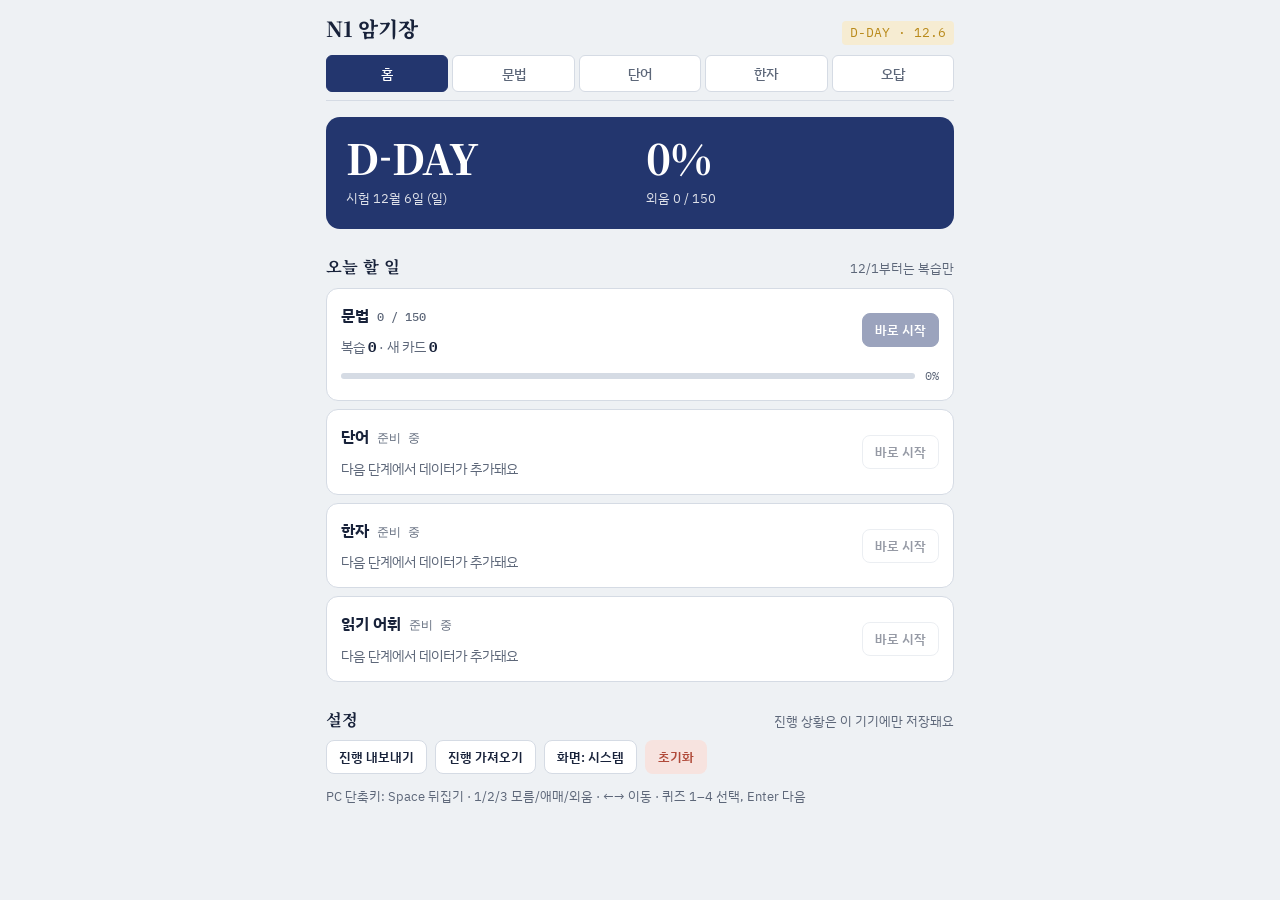
==== index.html @ 98ed2632 "N1 암기장: 앱 뼈대 + 문법 파트 (150 문형) Co-Authored-By: Claude Opus 5.5 <noreply@anthropic.com>" ====
<!doctype html>
<html lang="ko">
<head>
<meta charset="utf-8">
<meta name="viewport" content="width=device-width,initial-scale=1,viewport-fit=cover">
<title>N1 암기장</title>
<meta name="description" content="JLPT N1 문법·단어·한자 암기 앱">
<meta name="theme-color" content="#23366e">
<link rel="manifest" href="manifest.json">
<link rel="icon" href="icon.svg" type="image/svg+xml">
<link rel="apple-touch-icon" href="icon-180.png">
<meta name="apple-mobile-web-app-capable" content="yes">
<meta name="mobile-web-app-capable" content="yes">
<meta name="apple-mobile-web-app-title" content="N1 암기장">
<link rel="preconnect" href="https://fonts.googleapis.com">
<link rel="preconnect" href="https://fonts.gstatic.com" crossorigin>
<link rel="stylesheet" href="https://fonts.googleapis.com/css2?family=Noto+Serif+KR:wght@600;800&family=Noto+Serif+JP:wght@600;800&family=IBM+Plex+Sans+KR:wght@400;500;700&family=IBM+Plex+Mono:wght@500&display=swap">
<link rel="stylesheet" href="style.css">
</head>
<body>
<div class="wrap">
<header>
  <div class="top"><h1>N1 암기장</h1><span class="dday" id="dday"></span></div>
  <nav role="tablist" id="tabs">
    <button role="tab" aria-selected="true" data-tab="home">홈</button>
    <button role="tab" aria-selected="false" data-tab="grammar">문법</button>
    <button role="tab" aria-selected="false" data-tab="words">단어</button>
    <button role="tab" aria-selected="false" data-tab="kanji">한자</button>
    <button role="tab" aria-selected="false" data-tab="wrong">오답</button>
  </nav>
</header>
<main id="p-home"></main>
<main id="p-part" hidden></main>
<main id="p-wrong" hidden></main>
</div>
<script src="app.js"></script>
</body>
</html>
---- style.css ----
/* N1 암기장 — reference.html 디자인 토큰을 따름. 단일 컬럼 폰 우선, 상단 고정 탭, 하단 엄지 버튼 */
:root{
  --bg:#eef1f4; --surface:#ffffff; --ink:#18223a; --muted:#5d6779; --line:#d5dbe4;
  --indigo:#23366e; --indigo-soft:#e3e8f4; --gold:#b98a1b; --gold-soft:#f6ecd2;
  --good:#2f7a52; --good-soft:#e1f1e8; --bad:#b04a3a; --bad-soft:#f7e3df; --on-indigo:#ffffff;
  --f-display:"Noto Serif KR","Nanum Myeongjo",serif;
  --f-ja:"Noto Serif JP","Hiragino Mincho ProN","Yu Mincho",serif;
  --f-body:"IBM Plex Sans KR","Apple SD Gothic Neo","Malgun Gothic",system-ui,sans-serif;
  --f-mono:"IBM Plex Mono",ui-monospace,monospace;
  color-scheme:light}
@media (prefers-color-scheme: dark){:root:not([data-theme="light"]){
  --bg:#10141d; --surface:#1a2030; --ink:#e7ebf3; --muted:#9aa4b8; --line:#2c3447;
  --indigo:#9fb2ea; --indigo-soft:#232d48; --gold:#e2b64a; --gold-soft:#3a3120;
  --good:#7fd0a2; --good-soft:#1d3329; --bad:#ef9a8a; --bad-soft:#3d2420; --on-indigo:#10141d; color-scheme:dark}}
:root[data-theme="dark"]{
  --bg:#10141d; --surface:#1a2030; --ink:#e7ebf3; --muted:#9aa4b8; --line:#2c3447;
  --indigo:#9fb2ea; --indigo-soft:#232d48; --gold:#e2b64a; --gold-soft:#3a3120;
  --good:#7fd0a2; --good-soft:#1d3329; --bad:#ef9a8a; --bad-soft:#3d2420; --on-indigo:#10141d; color-scheme:dark}
*{box-sizing:border-box}
html{-webkit-text-size-adjust:100%}
body{margin:0;background:var(--bg);color:var(--ink);font-family:var(--f-body);font-size:15px;line-height:1.6;padding-top:env(safe-area-inset-top,0px)}
[hidden]{display:none!important}
.wrap{max-width:660px;margin:0 auto;padding-left:max(16px,env(safe-area-inset-left,0px));padding-right:max(16px,env(safe-area-inset-right,0px));padding-bottom:calc(48px + env(safe-area-inset-bottom,0px))}
header{position:sticky;top:env(safe-area-inset-top,0px);z-index:5;background:var(--bg);padding-block:12px 8px;border-bottom:1px solid var(--line)}
.top{display:flex;align-items:baseline;justify-content:space-between;gap:12px;flex-wrap:wrap}
h1{font-family:var(--f-display);font-weight:800;font-size:1.3rem;margin:0;letter-spacing:-.01em}
.dday{font-family:var(--f-mono);font-size:.8rem;color:var(--gold);background:var(--gold-soft);padding:2px 8px;border-radius:4px}
nav{display:flex;gap:4px;margin-top:10px}
nav button{flex:1;font:500 .88rem var(--f-body);padding:8px 2px;border:1px solid var(--line);background:var(--surface);color:var(--muted);border-radius:6px;cursor:pointer;min-width:0}
nav button[aria-selected="true"]{background:var(--indigo);color:var(--on-indigo);border-color:var(--indigo)}
button:focus-visible,select:focus-visible,summary:focus-visible,input:focus-visible{outline:2px solid var(--gold);outline-offset:2px}
button{-webkit-tap-highlight-color:transparent}
.ja{font-family:var(--f-ja)}
ruby rt{font-family:var(--f-body);font-size:.5em;color:var(--muted);font-weight:400}

/* 모드 전환 + 필터 */
.seg{display:grid;grid-template-columns:repeat(3,1fr);gap:0;margin:14px 0 0;border:1px solid var(--line);border-radius:8px;overflow:hidden;background:var(--surface)}
.seg button{font:500 .88rem var(--f-body);padding:8px 4px;border:0;background:transparent;color:var(--muted);cursor:pointer}
.seg button+button{border-left:1px solid var(--line)}
.seg button[aria-pressed="true"]{background:var(--indigo-soft);color:var(--indigo);font-weight:700}
.decks{display:flex;gap:6px;margin-top:12px}
.controls{display:flex;gap:8px;flex-wrap:wrap;margin:12px 0 10px;align-items:center}
select,input[type=search]{font:inherit;padding:6px 8px;border:1px solid var(--line);border-radius:6px;background:var(--surface);color:var(--ink);max-width:100%}
input[type=search]{width:100%;padding:9px 12px;border-radius:8px;margin-top:12px}
.chip{font:500 .82rem var(--f-body);padding:6px 10px;border-radius:999px;border:1px solid var(--line);background:var(--surface);color:var(--ink);cursor:pointer}
.chip[aria-pressed="true"]{background:var(--indigo-soft);border-color:var(--indigo);color:var(--indigo)}
.chip.warn[aria-pressed="true"]{background:var(--bad-soft);border-color:var(--bad);color:var(--bad)}
.chip.gold[aria-pressed="true"]{background:var(--gold-soft);border-color:var(--gold);color:var(--gold)}
.chip:disabled{opacity:.45;cursor:default}
.progress{display:flex;align-items:center;gap:10px;font-family:var(--f-mono);font-size:.78rem;color:var(--muted)}
.bar{flex:1;height:6px;background:var(--line);border-radius:3px;overflow:hidden}
.bar i{display:block;height:100%;background:var(--good);width:0;transition:width .3s}

/* 카드 */
.card{margin-top:12px;background:var(--surface);border:1px solid var(--line);border-radius:14px;min-height:320px;padding:22px 20px;cursor:pointer;display:flex;flex-direction:column;gap:12px;box-shadow:0 1px 0 var(--line)}
.card.front{user-select:none}
.meta{display:flex;justify-content:space-between;gap:8px;font-family:var(--f-mono);font-size:.74rem;color:var(--muted);flex-wrap:wrap}
.meta span{display:flex;gap:6px;flex-wrap:wrap;align-items:center}
.tag{font-style:normal;color:var(--indigo);background:var(--indigo-soft);padding:1px 7px;border-radius:4px;font-family:var(--f-mono);font-size:.72rem;letter-spacing:0;font-weight:500}
.tag.exam{color:var(--gold);background:var(--gold-soft)}
.tag.ai{color:var(--muted);background:transparent;border:1px solid var(--line);padding:0 5px}
.tag.bad{color:var(--bad);background:var(--bad-soft)}
.tag.good{color:var(--good);background:var(--good-soft)}
.term{font-family:var(--f-ja);font-weight:800;font-size:1.75rem;line-height:1.45;text-wrap:balance;margin:auto 0 0}
.term.sm{font-size:1.3rem;margin:0}
.term.big{font-size:4.2rem;text-align:center;margin:auto 0;line-height:1.2}
.term.ko{font-family:var(--f-display);font-size:1.4rem}
.sub{color:var(--muted);font-size:.92rem;margin:0}
.hintwrap{margin:0 0 auto;min-height:2.4em}
.hintbtn{font:500 .82rem var(--f-body);padding:5px 12px;border-radius:999px;border:1px dashed var(--gold);background:var(--gold-soft);color:var(--gold);cursor:pointer}
.hint{text-align:center;color:var(--muted);font-size:.8rem;margin:0}
.def{font-size:1.02rem;margin:0;font-weight:500}
.key{border-top:1px dashed var(--line);padding-top:10px;font-size:.92rem}
.key>b{font-family:var(--f-mono);font-size:.72rem;color:var(--gold);letter-spacing:.06em;display:flex;gap:6px;align-items:center;margin-bottom:4px}
.key p{margin:4px 0}
.ex{margin:6px 0 10px}
.ex p{margin:0}
.ex .ja{font-size:1.05rem;line-height:1.9}
.ex .ko{color:var(--muted);font-size:.88rem}
.sim b{font-family:var(--f-ja)}
.rd{font-family:var(--f-ja);font-size:1.1rem}
.vocab{display:grid;grid-template-columns:auto auto 1fr;gap:2px 12px;align-items:baseline}
.vocab .ja{font-size:1.05rem}
.vocab .r{color:var(--muted)}

/* 하단 엄지 버튼 */
.actions{position:sticky;bottom:0;z-index:4;display:grid;grid-template-columns:auto 1fr 1fr 1fr auto;gap:8px;margin-top:12px;padding:10px 0 calc(10px + env(safe-area-inset-bottom,0px));background:var(--bg)}
.actions.two{grid-template-columns:auto 1fr auto}
.actions button,.btn{font:600 .95rem var(--f-body);padding:13px 10px;border-radius:10px;border:1px solid var(--line);background:var(--surface);color:var(--ink);cursor:pointer;min-width:0}
.actions small{display:block;font:500 .66rem var(--f-mono);opacity:.7}
.actions .no,.btn.no{background:var(--bad-soft);color:var(--bad);border-color:transparent}
.actions .mid,.btn.mid{background:var(--gold-soft);color:var(--gold);border-color:transparent}
.actions .yes,.btn.yes{background:var(--good-soft);color:var(--good);border-color:transparent}
.btn.primary,.actions .primary{background:var(--indigo);color:var(--on-indigo);border-color:var(--indigo)}
.btn:disabled,.actions button:disabled{opacity:.45;cursor:default}
.btn.sm{padding:7px 12px;font-size:.84rem;border-radius:8px}
.empty{padding:40px 10px;text-align:center;color:var(--muted)}
.empty .btn{margin:14px 4px 0}

/* 퀴즈 */
.qcard{margin-top:12px;background:var(--surface);border:1px solid var(--line);border-radius:14px;padding:20px 18px}
.qstem{font-size:1.15rem;line-height:2;margin:10px 0 14px}
.qstem .ja{font-size:1.2rem}
.qask{font-size:.86rem;color:var(--muted);margin:0}
.blank{display:inline-block;min-width:4.5em;border-bottom:2px solid var(--indigo);margin:0 2px;text-align:center;color:var(--indigo)}
.ul{text-decoration:underline;text-decoration-thickness:2px;text-underline-offset:5px;text-decoration-color:var(--gold)}
.choices{display:flex;flex-direction:column;gap:8px}
.choice{display:flex;gap:10px;align-items:baseline;text-align:left;font:500 1.02rem var(--f-body);padding:12px 14px;border-radius:10px;border:1px solid var(--line);background:var(--bg);color:var(--ink);cursor:pointer;width:100%}
.choice i{font-style:normal;font-family:var(--f-mono);font-size:.78rem;color:var(--muted)}
.choice .ja{font-size:1.08rem}
.choice.r{background:var(--good-soft);border-color:var(--good);color:var(--good)}
.choice.w{background:var(--bad-soft);border-color:var(--bad);color:var(--bad)}
.choice:disabled{cursor:default}
.explain{margin-top:14px;border-top:1px solid var(--line);padding-top:12px;display:flex;flex-direction:column;gap:8px}
.verdict{font-family:var(--f-display);font-weight:800;font-size:1.2rem;margin:0}
.verdict.r{color:var(--good)} .verdict.w{color:var(--bad)}

/* 목록 */
.list{display:flex;flex-direction:column;margin-top:8px}
.list details{border-bottom:1px solid var(--line);padding:10px 2px}
.list summary{cursor:pointer;display:flex;justify-content:space-between;gap:10px;align-items:baseline;list-style:none}
.list summary::-webkit-details-marker{display:none}
.list summary .l{font-weight:700;font-family:var(--f-ja);font-size:1.02rem}
.list summary .m{color:var(--muted);font-size:.86rem;flex:1;min-width:0;overflow:hidden;text-overflow:ellipsis;white-space:nowrap}
.list summary .n{font-family:var(--f-mono);font-size:.72rem;color:var(--muted);white-space:nowrap}
.list .body{display:flex;flex-direction:column;gap:10px;padding:10px 0 4px}
.dot{width:8px;height:8px;border-radius:50%;flex:none;background:var(--line);align-self:center}
.dot.yes{background:var(--good)} .dot.vague{background:var(--gold)} .dot.no{background:var(--bad)}
.note{font-size:.84rem;color:var(--muted);margin:12px 0 0}

/* 홈 */
.hero{display:grid;grid-template-columns:1fr 1fr;gap:12px;margin-top:16px;padding:20px;background:var(--indigo);color:var(--on-indigo);border-radius:14px}
.hero .big{font-family:var(--f-display);font-size:2.6rem;font-weight:800;line-height:1;font-variant-numeric:tabular-nums}
.hero .lbl{font-size:.82rem;opacity:.85;display:block;margin-top:6px}
h3.sec{font-family:var(--f-display);font-size:1.02rem;margin:24px 0 4px;display:flex;justify-content:space-between;align-items:baseline;gap:8px}
h3.sec span{font-family:var(--f-body);font-weight:400;font-size:.8rem;color:var(--muted)}
.prow{background:var(--surface);border:1px solid var(--line);border-radius:12px;padding:14px;margin-top:8px;display:grid;grid-template-columns:1fr auto;gap:8px 12px;align-items:center}
.prow h4{margin:0;font-size:1rem;display:flex;gap:8px;align-items:baseline}
.prow h4 em{font-style:normal;font-family:var(--f-mono);font-size:.76rem;color:var(--muted);font-weight:500}
.prow .progress{grid-column:1/-1}
.prow .today{font-size:.86rem;color:var(--muted)}
.prow .today b{color:var(--ink);font-family:var(--f-mono)}
.prow .btn{grid-row:1/3;grid-column:2;align-self:center}
.settings{display:flex;gap:8px;flex-wrap:wrap;margin-top:8px}
.toast{position:fixed;left:50%;bottom:calc(90px + env(safe-area-inset-bottom,0px));transform:translateX(-50%);background:var(--ink);color:var(--bg);padding:8px 14px;border-radius:8px;font-size:.86rem;z-index:20;max-width:90vw}
@media (max-width:420px){.hero .big{font-size:2.2rem}.term{font-size:1.55rem}.actions{gap:6px}.actions button{padding:12px 6px}}
@media (prefers-reduced-motion:reduce){*{transition:none!important}}
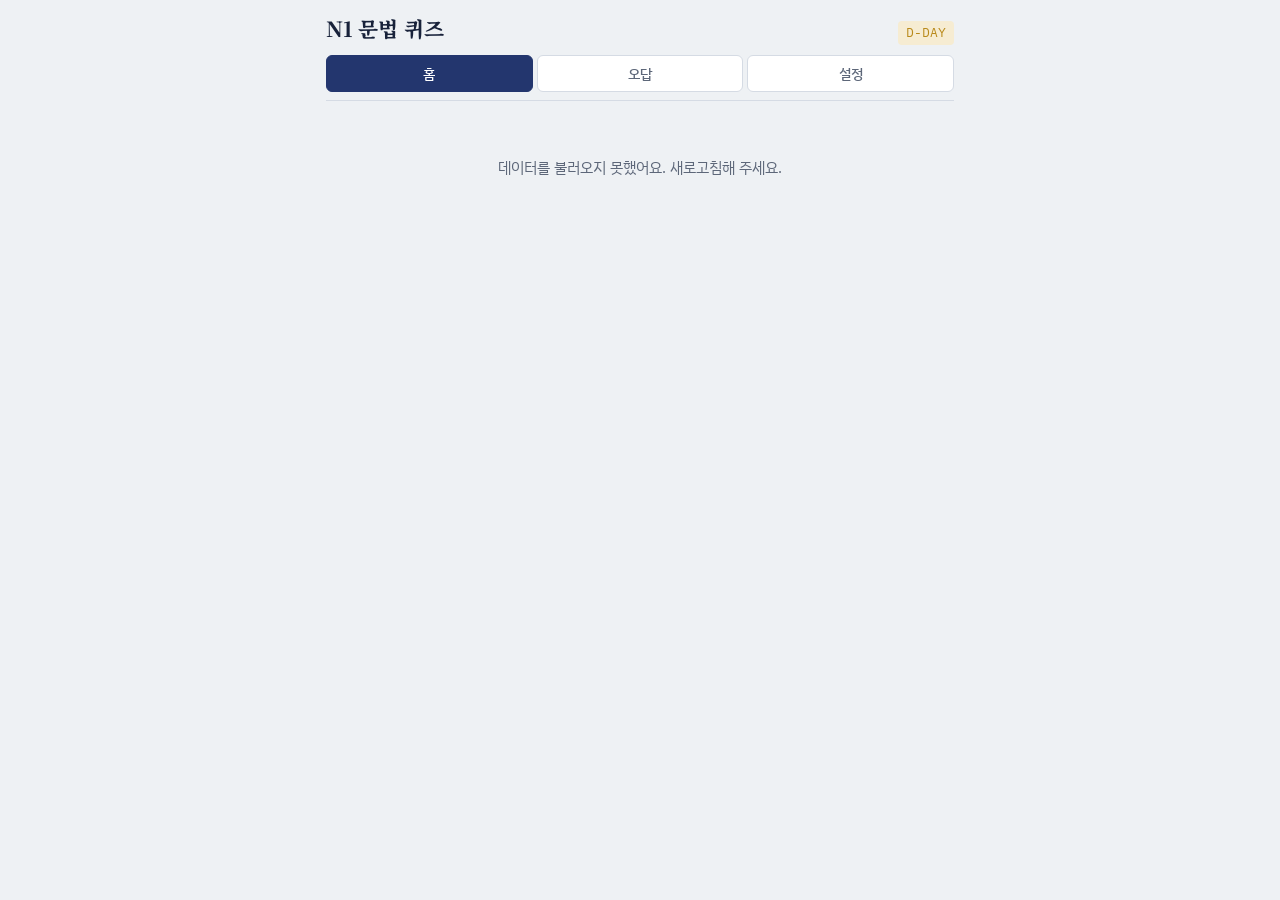
==== commit 22aac471: "N1 문법 4지선다 퀴즈 앱으로 전환 + Day 1 (20문법 200문제) - grammar.json: 쉐도잉 N1(127) + 교재(150) 병합 186문법, Day 1~10 배" ====
--- a/index.html
+++ b/index.html
@@ -3,15 +3,15 @@
 <head>
 <meta charset="utf-8">
 <meta name="viewport" content="width=device-width,initial-scale=1,viewport-fit=cover">
-<title>N1 암기장</title>
-<meta name="description" content="JLPT N1 문법·단어·한자 암기 앱">
+<title>N1 문법 퀴즈</title>
+<meta name="description" content="JLPT N1 문법 4지선다 퀴즈 · 하루 20문법 200문제">
 <meta name="theme-color" content="#23366e">
 <link rel="manifest" href="manifest.json">
 <link rel="icon" href="icon.svg" type="image/svg+xml">
 <link rel="apple-touch-icon" href="icon-180.png">
 <meta name="apple-mobile-web-app-capable" content="yes">
 <meta name="mobile-web-app-capable" content="yes">
-<meta name="apple-mobile-web-app-title" content="N1 암기장">
+<meta name="apple-mobile-web-app-title" content="N1 문법">
 <link rel="preconnect" href="https://fonts.googleapis.com">
 <link rel="preconnect" href="https://fonts.gstatic.com" crossorigin>
 <link rel="stylesheet" href="https://fonts.googleapis.com/css2?family=Noto+Serif+KR:wght@600;800&family=Noto+Serif+JP:wght@600;800&family=IBM+Plex+Sans+KR:wght@400;500;700&family=IBM+Plex+Mono:wght@500&display=swap">
@@ -19,20 +19,17 @@
 </head>
 <body>
 <div class="wrap">
-<header>
-  <div class="top"><h1>N1 암기장</h1><span class="dday" id="dday"></span></div>
+<header id="hdr">
+  <div class="top"><h1>N1 문법 퀴즈</h1><span class="dday" id="dday"></span></div>
   <nav role="tablist" id="tabs">
     <button role="tab" aria-selected="true" data-tab="home">홈</button>
-    <button role="tab" aria-selected="false" data-tab="grammar">문법</button>
-    <button role="tab" aria-selected="false" data-tab="words">단어</button>
-    <button role="tab" aria-selected="false" data-tab="kanji">한자</button>
     <button role="tab" aria-selected="false" data-tab="wrong">오답</button>
+    <button role="tab" aria-selected="false" data-tab="settings">설정</button>
   </nav>
 </header>
-<main id="p-home"></main>
-<main id="p-part" hidden></main>
-<main id="p-wrong" hidden></main>
+<main id="view"></main>
 </div>
+<div id="modal" class="modal" hidden></div>
 <script src="app.js"></script>
 </body>
 </html>
--- a/style.css
+++ b/style.css
@@ -1,4 +1,4 @@
-/* N1 암기장 — reference.html 디자인 토큰을 따름. 단일 컬럼 폰 우선, 상단 고정 탭, 하단 엄지 버튼 */
+/* N1 문법 퀴즈 — reference.html 디자인 토큰(색·폰트·카드·버튼, 라이트/다크)을 따름. 폰 우선 단일 컬럼 */
 :root{
   --bg:#eef1f4; --surface:#ffffff; --ink:#18223a; --muted:#5d6779; --line:#d5dbe4;
   --indigo:#23366e; --indigo-soft:#e3e8f4; --gold:#b98a1b; --gold-soft:#f6ecd2;
@@ -20,7 +20,7 @@
 html{-webkit-text-size-adjust:100%}
 body{margin:0;background:var(--bg);color:var(--ink);font-family:var(--f-body);font-size:15px;line-height:1.6;padding-top:env(safe-area-inset-top,0px)}
 [hidden]{display:none!important}
-.wrap{max-width:660px;margin:0 auto;padding-left:max(16px,env(safe-area-inset-left,0px));padding-right:max(16px,env(safe-area-inset-right,0px));padding-bottom:calc(48px + env(safe-area-inset-bottom,0px))}
+.wrap{max-width:660px;margin:0 auto;padding-left:max(16px,env(safe-area-inset-left,0px));padding-right:max(16px,env(safe-area-inset-right,0px));padding-bottom:calc(32px + env(safe-area-inset-bottom,0px))}
 header{position:sticky;top:env(safe-area-inset-top,0px);z-index:5;background:var(--bg);padding-block:12px 8px;border-bottom:1px solid var(--line)}
 .top{display:flex;align-items:baseline;justify-content:space-between;gap:12px;flex-wrap:wrap}
 h1{font-family:var(--f-display);font-weight:800;font-size:1.3rem;margin:0;letter-spacing:-.01em}
@@ -28,120 +28,129 @@
 nav{display:flex;gap:4px;margin-top:10px}
 nav button{flex:1;font:500 .88rem var(--f-body);padding:8px 2px;border:1px solid var(--line);background:var(--surface);color:var(--muted);border-radius:6px;cursor:pointer;min-width:0}
 nav button[aria-selected="true"]{background:var(--indigo);color:var(--on-indigo);border-color:var(--indigo)}
-button:focus-visible,select:focus-visible,summary:focus-visible,input:focus-visible{outline:2px solid var(--gold);outline-offset:2px}
+button:focus-visible,label:focus-visible,a:focus-visible{outline:2px solid var(--gold);outline-offset:2px}
 button{-webkit-tap-highlight-color:transparent}
+a{color:var(--indigo)}
 .ja{font-family:var(--f-ja)}
 ruby rt{font-family:var(--f-body);font-size:.5em;color:var(--muted);font-weight:400}
 
-/* 모드 전환 + 필터 */
-.seg{display:grid;grid-template-columns:repeat(3,1fr);gap:0;margin:14px 0 0;border:1px solid var(--line);border-radius:8px;overflow:hidden;background:var(--surface)}
-.seg button{font:500 .88rem var(--f-body);padding:8px 4px;border:0;background:transparent;color:var(--muted);cursor:pointer}
+/* 버튼·칩·진행 바 */
+.btn{display:inline-flex;align-items:center;justify-content:center;gap:6px;font:600 .95rem var(--f-body);padding:13px 14px;border-radius:10px;border:1px solid var(--line);background:var(--surface);color:var(--ink);cursor:pointer;min-width:0;text-align:center}
+.btn small{font:500 .68rem var(--f-mono);opacity:.75}
+.btn.primary{background:var(--indigo);color:var(--on-indigo);border-color:var(--indigo)}
+.btn.no{background:var(--bad-soft);color:var(--bad);border-color:transparent}
+.btn.big{font-size:1.05rem;padding:16px 14px}
+.btn:disabled{opacity:.45;cursor:default}
+.btn.sm{padding:6px 11px;font-size:.84rem;border-radius:8px}
+.chip{font:500 .82rem var(--f-body);padding:6px 12px;border-radius:999px;border:1px solid var(--line);background:var(--surface);color:var(--ink);cursor:pointer}
+.chip[aria-pressed="true"]{background:var(--indigo-soft);border-color:var(--indigo);color:var(--indigo)}
+.bar{display:block;flex:1;height:6px;background:var(--line);border-radius:3px;overflow:hidden}
+.bar i{display:block;height:100%;background:var(--good);width:0;transition:width .3s}
+.progress{display:flex;align-items:center;gap:10px;font-family:var(--f-mono);font-size:.78rem}
+.tag{font-style:normal;color:var(--indigo);background:var(--indigo-soft);padding:1px 7px;border-radius:4px;font-family:var(--f-mono);font-size:.72rem;font-weight:500}
+.tag.exam{color:var(--gold);background:var(--gold-soft)}
+.note{font-size:.84rem;color:var(--muted);margin:14px 0 0}
+.empty{padding:40px 10px;text-align:center;color:var(--muted)}
+.sub{color:var(--muted);font-size:.9rem;margin:0}
+h3.sec{font-family:var(--f-display);font-size:1.02rem;margin:24px 0 6px;display:flex;justify-content:space-between;align-items:baseline;gap:8px;flex-wrap:wrap}
+h3.sec span{font-family:var(--f-body);font-weight:400;font-size:.8rem;color:var(--muted)}
+
+/* 홈 */
+.hero{display:grid;grid-template-columns:1fr 1fr;gap:14px 12px;margin-top:16px;padding:20px;background:var(--indigo);color:var(--on-indigo);border-radius:14px}
+.hero .big{font-family:var(--f-display);font-size:2.6rem;font-weight:800;line-height:1;font-variant-numeric:tabular-nums}
+.hero .big small{font-size:.5em;margin-left:2px}
+.hero .lbl{font-size:.82rem;opacity:.85;display:block;margin-top:6px}
+.hero .hprog{grid-column:1/-1}
+.hero .bar{background:rgba(255,255,255,.25)}
+:root[data-theme="dark"] .hero .bar{background:rgba(0,0,0,.25)}
+@media (prefers-color-scheme: dark){:root:not([data-theme="light"]) .hero .bar{background:rgba(0,0,0,.25)}}
+.hero .bar i{background:var(--gold-soft)}
+.homebtns{display:flex;flex-direction:column;gap:8px;margin-top:14px}
+.tiles{display:grid;grid-template-columns:1fr 1fr;gap:8px}
+.tile{display:flex;flex-direction:column;gap:6px;text-align:left;padding:12px 14px;border-radius:12px;border:1px solid var(--line);background:var(--surface);color:var(--ink);cursor:pointer;font:inherit;min-width:0}
+.tile:disabled{opacity:.5;cursor:default}
+.tile.done{border-color:var(--good);background:var(--good-soft)}
+.tile .th{display:flex;align-items:baseline;gap:8px}
+.tile .th b{font-family:var(--f-display);font-size:1.08rem}
+.tile .th em{font-style:normal;font-family:var(--f-mono);font-size:.74rem;color:var(--muted)}
+.tile .ck{margin-left:auto;color:var(--good);font-weight:800}
+.tile .ts{font-size:.78rem;color:var(--muted);font-family:var(--f-mono)}
+
+/* 퀴즈 */
+.qhead{position:sticky;top:env(safe-area-inset-top,0px);z-index:5;background:var(--bg);padding:12px 0 10px;border-bottom:1px solid var(--line);display:flex;flex-direction:column;gap:8px}
+.qtop{display:flex;align-items:center;gap:10px}
+.qinfo{font-family:var(--f-mono);font-size:.8rem;color:var(--muted);line-height:1.3}
+.qtools{display:flex;gap:8px;align-items:center;flex-wrap:wrap}
+.gname{font-size:.88rem;color:var(--muted)}
+.gname b{color:var(--indigo);font-size:1rem;margin-right:4px}
+.qcard{margin-top:12px;background:var(--surface);border:1px solid var(--line);border-radius:14px;padding:20px 16px}
+.qstem{font-size:1.22rem;line-height:1.9;margin:4px 0 18px;font-weight:600}
+.blank{display:inline-block;min-width:4.5em;border-bottom:2px solid var(--indigo);margin:0 3px}
+.choices{display:flex;flex-direction:column;gap:8px}
+.choice{display:flex;gap:12px;align-items:center;text-align:left;font:500 1.1rem var(--f-body);min-height:54px;padding:12px 14px;border-radius:10px;border:1px solid var(--line);background:var(--bg);color:var(--ink);cursor:pointer;width:100%}
+.choice i{font-style:normal;font-family:var(--f-mono);font-size:.8rem;color:var(--muted);flex:none;width:1.4em;height:1.4em;border:1px solid var(--line);border-radius:50%;display:grid;place-items:center}
+.choice .ja{flex:1}
+.choice .mk{flex:none;font-size:1rem}
+.choice.r{background:var(--good-soft);border-color:var(--good);color:var(--good);font-weight:700}
+.choice.w{background:var(--bad-soft);border-color:var(--bad);color:var(--bad)}
+.choice:disabled{cursor:default}
+.choice:disabled:not(.r):not(.w){opacity:.6}
+.explain{margin-top:16px;border-top:1px solid var(--line);padding-top:14px;display:flex;flex-direction:column;gap:12px}
+.verdict{font-family:var(--f-display);font-weight:800;font-size:1.15rem;margin:0}
+.verdict.r{color:var(--good)} .verdict.w{color:var(--bad)}
+.key{border-top:1px dashed var(--line);padding-top:10px;font-size:.93rem}
+.key:first-of-type{border-top:0;padding-top:0}
+.key>b{font-family:var(--f-mono);font-size:.72rem;color:var(--gold);letter-spacing:.06em;display:block;margin-bottom:4px}
+.key p{margin:4px 0}
+.key .sent{font-size:1.12rem;line-height:2.1}
+.key .ko{color:var(--muted)}
+.key .pat{font-weight:800;font-size:1.08rem;color:var(--indigo)}
+.key .mean{font-weight:600}
+.wl{margin:4px 0 0;padding-left:1.1em;display:flex;flex-direction:column;gap:6px}
+.wl .ja{font-weight:700;color:var(--bad)}
+.meta{display:flex;gap:8px;align-items:center;flex-wrap:wrap;font-family:var(--f-mono);font-size:.72rem;color:var(--muted);margin:0}
+.actions{position:sticky;bottom:0;z-index:4;display:grid;gap:8px;margin-top:12px;padding:10px 0 calc(10px + env(safe-area-inset-bottom,0px));background:var(--bg)}
+.actions .btn{padding:15px 10px;font-size:1rem}
+
+/* 결과·오답 순위·설정 */
+.result{margin-top:16px;background:var(--surface);border:1px solid var(--line);border-radius:14px;padding:24px 18px;text-align:center}
+.result .rk{font-size:2.6rem;margin:0}
+.result h2{font-family:var(--f-display);font-size:1.7rem;margin:4px 0}
+.result .racc{font-size:1.05rem;margin:0}
+.result .racc b{font-family:var(--f-display);font-size:1.6rem;color:var(--good)}
+.result .racc small{color:var(--muted)}
+.result h3.sec{justify-content:center}
+.rtop{text-align:left;margin:0;padding-left:1.4em;display:flex;flex-direction:column;gap:6px}
+.rtop li{display:flex;justify-content:space-between;gap:8px;align-items:baseline}
+.rtop em{font-style:normal;font-family:var(--f-mono);font-size:.8rem;color:var(--bad)}
+.link{background:none;border:0;padding:0;color:var(--ink);font:inherit;text-align:left;cursor:pointer}
+.link .ja{font-weight:700}
+.link small{color:var(--muted)}
+.rank{list-style:none;margin:0;padding:0;display:flex;flex-direction:column;gap:6px}
+.rank button{display:grid;grid-template-columns:2em 1fr auto;gap:10px;align-items:center;width:100%;text-align:left;padding:10px 12px;border-radius:10px;border:1px solid var(--line);background:var(--surface);color:var(--ink);font:inherit;cursor:pointer}
+.rank .no{font-family:var(--f-mono);color:var(--muted);text-align:center}
+.rank .t{display:flex;flex-direction:column;min-width:0}
+.rank .t b{font-size:1.02rem}
+.rank .t small,.rank .c small{color:var(--muted);font-size:.78rem}
+.rank .c{display:flex;flex-direction:column;align-items:flex-end;white-space:nowrap}
+.rank .c b{color:var(--bad);font-family:var(--f-mono)}
+.seg{display:grid;grid-template-columns:repeat(3,1fr);border:1px solid var(--line);border-radius:8px;overflow:hidden;background:var(--surface)}
+.seg button{font:500 .88rem var(--f-body);padding:9px 4px;border:0;background:transparent;color:var(--muted);cursor:pointer}
 .seg button+button{border-left:1px solid var(--line)}
 .seg button[aria-pressed="true"]{background:var(--indigo-soft);color:var(--indigo);font-weight:700}
-.decks{display:flex;gap:6px;margin-top:12px}
-.controls{display:flex;gap:8px;flex-wrap:wrap;margin:12px 0 10px;align-items:center}
-select,input[type=search]{font:inherit;padding:6px 8px;border:1px solid var(--line);border-radius:6px;background:var(--surface);color:var(--ink);max-width:100%}
-input[type=search]{width:100%;padding:9px 12px;border-radius:8px;margin-top:12px}
-.chip{font:500 .82rem var(--f-body);padding:6px 10px;border-radius:999px;border:1px solid var(--line);background:var(--surface);color:var(--ink);cursor:pointer}
-.chip[aria-pressed="true"]{background:var(--indigo-soft);border-color:var(--indigo);color:var(--indigo)}
-.chip.warn[aria-pressed="true"]{background:var(--bad-soft);border-color:var(--bad);color:var(--bad)}
-.chip.gold[aria-pressed="true"]{background:var(--gold-soft);border-color:var(--gold);color:var(--gold)}
-.chip:disabled{opacity:.45;cursor:default}
-.progress{display:flex;align-items:center;gap:10px;font-family:var(--f-mono);font-size:.78rem;color:var(--muted)}
-.bar{flex:1;height:6px;background:var(--line);border-radius:3px;overflow:hidden}
-.bar i{display:block;height:100%;background:var(--good);width:0;transition:width .3s}
+.settings{display:flex;gap:8px;flex-wrap:wrap}
 
-/* 카드 */
-.card{margin-top:12px;background:var(--surface);border:1px solid var(--line);border-radius:14px;min-height:320px;padding:22px 20px;cursor:pointer;display:flex;flex-direction:column;gap:12px;box-shadow:0 1px 0 var(--line)}
-.card.front{user-select:none}
-.meta{display:flex;justify-content:space-between;gap:8px;font-family:var(--f-mono);font-size:.74rem;color:var(--muted);flex-wrap:wrap}
-.meta span{display:flex;gap:6px;flex-wrap:wrap;align-items:center}
-.tag{font-style:normal;color:var(--indigo);background:var(--indigo-soft);padding:1px 7px;border-radius:4px;font-family:var(--f-mono);font-size:.72rem;letter-spacing:0;font-weight:500}
-.tag.exam{color:var(--gold);background:var(--gold-soft)}
-.tag.ai{color:var(--muted);background:transparent;border:1px solid var(--line);padding:0 5px}
-.tag.bad{color:var(--bad);background:var(--bad-soft)}
-.tag.good{color:var(--good);background:var(--good-soft)}
-.term{font-family:var(--f-ja);font-weight:800;font-size:1.75rem;line-height:1.45;text-wrap:balance;margin:auto 0 0}
-.term.sm{font-size:1.3rem;margin:0}
-.term.big{font-size:4.2rem;text-align:center;margin:auto 0;line-height:1.2}
-.term.ko{font-family:var(--f-display);font-size:1.4rem}
-.sub{color:var(--muted);font-size:.92rem;margin:0}
-.hintwrap{margin:0 0 auto;min-height:2.4em}
-.hintbtn{font:500 .82rem var(--f-body);padding:5px 12px;border-radius:999px;border:1px dashed var(--gold);background:var(--gold-soft);color:var(--gold);cursor:pointer}
-.hint{text-align:center;color:var(--muted);font-size:.8rem;margin:0}
-.def{font-size:1.02rem;margin:0;font-weight:500}
-.key{border-top:1px dashed var(--line);padding-top:10px;font-size:.92rem}
-.key>b{font-family:var(--f-mono);font-size:.72rem;color:var(--gold);letter-spacing:.06em;display:flex;gap:6px;align-items:center;margin-bottom:4px}
-.key p{margin:4px 0}
-.ex{margin:6px 0 10px}
-.ex p{margin:0}
-.ex .ja{font-size:1.05rem;line-height:1.9}
-.ex .ko{color:var(--muted);font-size:.88rem}
-.sim b{font-family:var(--f-ja)}
-.rd{font-family:var(--f-ja);font-size:1.1rem}
-.vocab{display:grid;grid-template-columns:auto auto 1fr;gap:2px 12px;align-items:baseline}
-.vocab .ja{font-size:1.05rem}
-.vocab .r{color:var(--muted)}
-
-/* 하단 엄지 버튼 */
-.actions{position:sticky;bottom:0;z-index:4;display:grid;grid-template-columns:auto 1fr 1fr 1fr auto;gap:8px;margin-top:12px;padding:10px 0 calc(10px + env(safe-area-inset-bottom,0px));background:var(--bg)}
-.actions.two{grid-template-columns:auto 1fr auto}
-.actions button,.btn{font:600 .95rem var(--f-body);padding:13px 10px;border-radius:10px;border:1px solid var(--line);background:var(--surface);color:var(--ink);cursor:pointer;min-width:0}
-.actions small{display:block;font:500 .66rem var(--f-mono);opacity:.7}
-.actions .no,.btn.no{background:var(--bad-soft);color:var(--bad);border-color:transparent}
-.actions .mid,.btn.mid{background:var(--gold-soft);color:var(--gold);border-color:transparent}
-.actions .yes,.btn.yes{background:var(--good-soft);color:var(--good);border-color:transparent}
-.btn.primary,.actions .primary{background:var(--indigo);color:var(--on-indigo);border-color:var(--indigo)}
-.btn:disabled,.actions button:disabled{opacity:.45;cursor:default}
-.btn.sm{padding:7px 12px;font-size:.84rem;border-radius:8px}
-.empty{padding:40px 10px;text-align:center;color:var(--muted)}
-.empty .btn{margin:14px 4px 0}
-
-/* 퀴즈 */
-.qcard{margin-top:12px;background:var(--surface);border:1px solid var(--line);border-radius:14px;padding:20px 18px}
-.qstem{font-size:1.15rem;line-height:2;margin:10px 0 14px}
-.qstem .ja{font-size:1.2rem}
-.qask{font-size:.86rem;color:var(--muted);margin:0}
-.blank{display:inline-block;min-width:4.5em;border-bottom:2px solid var(--indigo);margin:0 2px;text-align:center;color:var(--indigo)}
-.ul{text-decoration:underline;text-decoration-thickness:2px;text-underline-offset:5px;text-decoration-color:var(--gold)}
-.choices{display:flex;flex-direction:column;gap:8px}
-.choice{display:flex;gap:10px;align-items:baseline;text-align:left;font:500 1.02rem var(--f-body);padding:12px 14px;border-radius:10px;border:1px solid var(--line);background:var(--bg);color:var(--ink);cursor:pointer;width:100%}
-.choice i{font-style:normal;font-family:var(--f-mono);font-size:.78rem;color:var(--muted)}
-.choice .ja{font-size:1.08rem}
-.choice.r{background:var(--good-soft);border-color:var(--good);color:var(--good)}
-.choice.w{background:var(--bad-soft);border-color:var(--bad);color:var(--bad)}
-.choice:disabled{cursor:default}
-.explain{margin-top:14px;border-top:1px solid var(--line);padding-top:12px;display:flex;flex-direction:column;gap:8px}
-.verdict{font-family:var(--f-display);font-weight:800;font-size:1.2rem;margin:0}
-.verdict.r{color:var(--good)} .verdict.w{color:var(--bad)}
-
-/* 목록 */
-.list{display:flex;flex-direction:column;margin-top:8px}
-.list details{border-bottom:1px solid var(--line);padding:10px 2px}
-.list summary{cursor:pointer;display:flex;justify-content:space-between;gap:10px;align-items:baseline;list-style:none}
-.list summary::-webkit-details-marker{display:none}
-.list summary .l{font-weight:700;font-family:var(--f-ja);font-size:1.02rem}
-.list summary .m{color:var(--muted);font-size:.86rem;flex:1;min-width:0;overflow:hidden;text-overflow:ellipsis;white-space:nowrap}
-.list summary .n{font-family:var(--f-mono);font-size:.72rem;color:var(--muted);white-space:nowrap}
-.list .body{display:flex;flex-direction:column;gap:10px;padding:10px 0 4px}
-.dot{width:8px;height:8px;border-radius:50%;flex:none;background:var(--line);align-self:center}
-.dot.yes{background:var(--good)} .dot.vague{background:var(--gold)} .dot.no{background:var(--bad)}
-.note{font-size:.84rem;color:var(--muted);margin:12px 0 0}
-
-/* 홈 */
-.hero{display:grid;grid-template-columns:1fr 1fr;gap:12px;margin-top:16px;padding:20px;background:var(--indigo);color:var(--on-indigo);border-radius:14px}
-.hero .big{font-family:var(--f-display);font-size:2.6rem;font-weight:800;line-height:1;font-variant-numeric:tabular-nums}
-.hero .lbl{font-size:.82rem;opacity:.85;display:block;margin-top:6px}
-h3.sec{font-family:var(--f-display);font-size:1.02rem;margin:24px 0 4px;display:flex;justify-content:space-between;align-items:baseline;gap:8px}
-h3.sec span{font-family:var(--f-body);font-weight:400;font-size:.8rem;color:var(--muted)}
-.prow{background:var(--surface);border:1px solid var(--line);border-radius:12px;padding:14px;margin-top:8px;display:grid;grid-template-columns:1fr auto;gap:8px 12px;align-items:center}
-.prow h4{margin:0;font-size:1rem;display:flex;gap:8px;align-items:baseline}
-.prow h4 em{font-style:normal;font-family:var(--f-mono);font-size:.76rem;color:var(--muted);font-weight:500}
-.prow .progress{grid-column:1/-1}
-.prow .today{font-size:.86rem;color:var(--muted)}
-.prow .today b{color:var(--ink);font-family:var(--f-mono)}
-.prow .btn{grid-row:1/3;grid-column:2;align-self:center}
-.settings{display:flex;gap:8px;flex-wrap:wrap;margin-top:8px}
-.toast{position:fixed;left:50%;bottom:calc(90px + env(safe-area-inset-bottom,0px));transform:translateX(-50%);background:var(--ink);color:var(--bg);padding:8px 14px;border-radius:8px;font-size:.86rem;z-index:20;max-width:90vw}
-@media (max-width:420px){.hero .big{font-size:2.2rem}.term{font-size:1.55rem}.actions{gap:6px}.actions button{padding:12px 6px}}
-@media (prefers-reduced-motion:reduce){*{transition:none!important}}
+/* 모달·토스트·폭죽 */
+.modal{position:fixed;inset:0;z-index:30;background:rgba(10,14,22,.5);display:flex;align-items:flex-end;justify-content:center;padding:16px}
+.sheet{width:100%;max-width:480px;background:var(--surface);color:var(--ink);border-radius:16px;padding:20px 18px calc(16px + env(safe-area-inset-bottom,0px))}
+.sheet h3{font-family:var(--f-display);margin:0 0 6px;font-size:1.15rem}
+.sheet p{margin:0 0 4px;color:var(--muted)}
+.sheet p b{color:var(--ink)}
+.mbtns{display:flex;flex-direction:column;gap:8px;margin-top:16px}
+@media (min-width:520px){.modal{align-items:center}}
+.toast{position:fixed;left:50%;bottom:calc(90px + env(safe-area-inset-bottom,0px));transform:translateX(-50%);background:var(--ink);color:var(--bg);padding:8px 14px;border-radius:8px;font-size:.86rem;z-index:40;max-width:90vw}
+.confetti{position:fixed;inset:0;pointer-events:none;z-index:50;overflow:hidden}
+.confetti i{position:absolute;top:-12px;width:8px;height:14px;border-radius:2px;animation:fall linear forwards}
+@keyframes fall{to{transform:translateY(110vh) rotate(var(--r))}}
+@media (max-width:420px){.hero .big{font-size:2.2rem}.qstem{font-size:1.12rem}.choice{font-size:1.04rem}}
+@media (prefers-reduced-motion:reduce){*{transition:none!important;animation:none!important}}
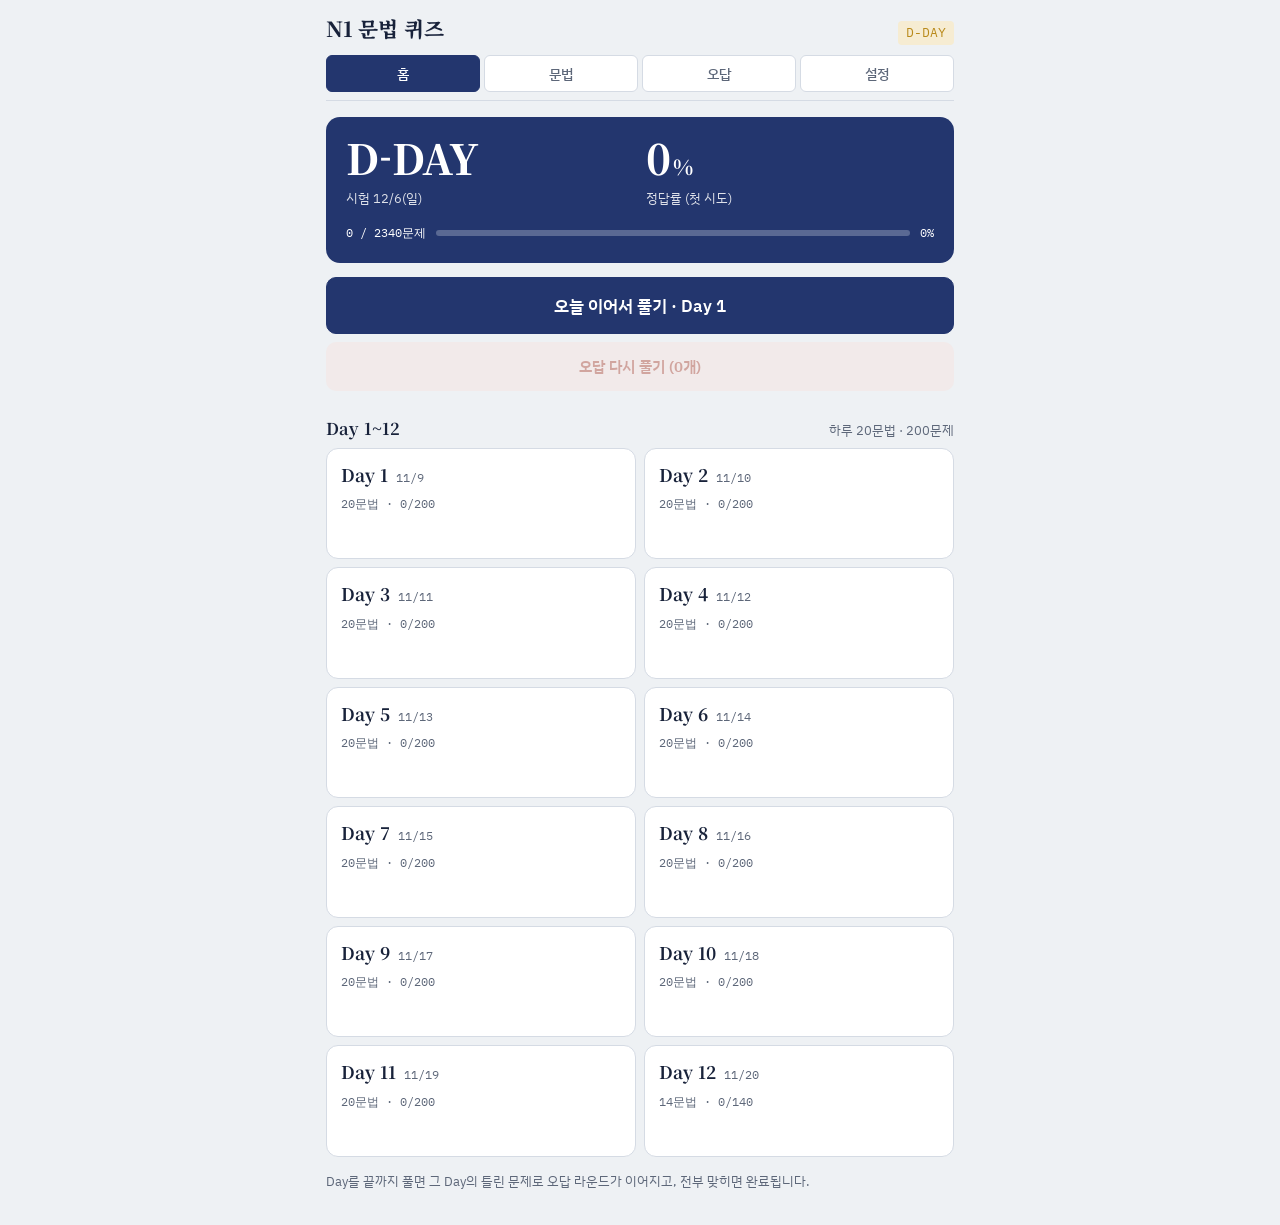
==== commit 594b8d59: "문법 목록 탭 추가: 검색·Day 필터·접이식 설명·문법별 10문제 풀기 - 상단 탭에 「문법」 추가 (홈 / 문법 / 오답 / 설정) - 문형·뜻·접속 검색(～·공백 무시), D" ====
--- a/index.html
+++ b/index.html
@@ -23,6 +23,7 @@
   <div class="top"><h1>N1 문법 퀴즈</h1><span class="dday" id="dday"></span></div>
   <nav role="tablist" id="tabs">
     <button role="tab" aria-selected="true" data-tab="home">홈</button>
+    <button role="tab" aria-selected="false" data-tab="list">문법</button>
     <button role="tab" aria-selected="false" data-tab="wrong">오답</button>
     <button role="tab" aria-selected="false" data-tab="settings">설정</button>
   </nav>
--- a/style.css
+++ b/style.css
@@ -154,3 +154,29 @@
 @keyframes fall{to{transform:translateY(110vh) rotate(var(--r))}}
 @media (max-width:420px){.hero .big{font-size:2.2rem}.qstem{font-size:1.12rem}.choice{font-size:1.04rem}}
 @media (prefers-reduced-motion:reduce){*{transition:none!important;animation:none!important}}
+
+/* 문법 목록 */
+.lsearch{margin-top:14px}
+.lsearch input{width:100%;font:500 1rem var(--f-body);padding:11px 12px;border:1px solid var(--line);border-radius:10px;background:var(--surface);color:var(--ink)}
+.lsearch input:focus-visible{outline:2px solid var(--gold);outline-offset:1px}
+.dchips{display:flex;gap:6px;overflow-x:auto;padding:10px 0 2px;scrollbar-width:none}
+.dchips::-webkit-scrollbar{display:none}
+.dchips .chip{flex:none}
+.glist{display:flex;flex-direction:column;gap:6px}
+.glist details{border:1px solid var(--line);border-radius:10px;background:var(--surface)}
+.glist details[open]{border-color:var(--indigo)}
+.glist summary{display:grid;grid-template-columns:2.2em 1fr auto;gap:10px;align-items:center;padding:10px 12px;cursor:pointer;list-style:none}
+.glist summary::-webkit-details-marker{display:none}
+.glist summary:focus-visible{outline:2px solid var(--gold);outline-offset:2px;border-radius:10px}
+.glist .no{font-family:var(--f-mono);font-size:.8rem;color:var(--muted);text-align:center}
+.glist .t{display:flex;flex-direction:column;min-width:0}
+.glist .t b{font-size:1.05rem}
+.glist .t small{color:var(--muted);font-size:.8rem}
+.glist .c{display:flex;flex-direction:column;align-items:flex-end;white-space:nowrap;font-family:var(--f-mono);font-size:.74rem;color:var(--muted)}
+.glist .c small{font-size:inherit}
+.glist .un{font-style:normal;color:var(--bad)}
+.gbody{padding:0 12px 12px;border-top:1px solid var(--line)}
+.gbody p{margin:10px 0 0;font-size:.92rem}
+.gbody .sub{color:var(--muted);font-size:.85rem}
+.gbody .meta{display:flex;flex-wrap:wrap;gap:6px;align-items:center;font-size:.78rem;color:var(--muted)}
+.gbody .btn{width:100%;margin-top:12px}
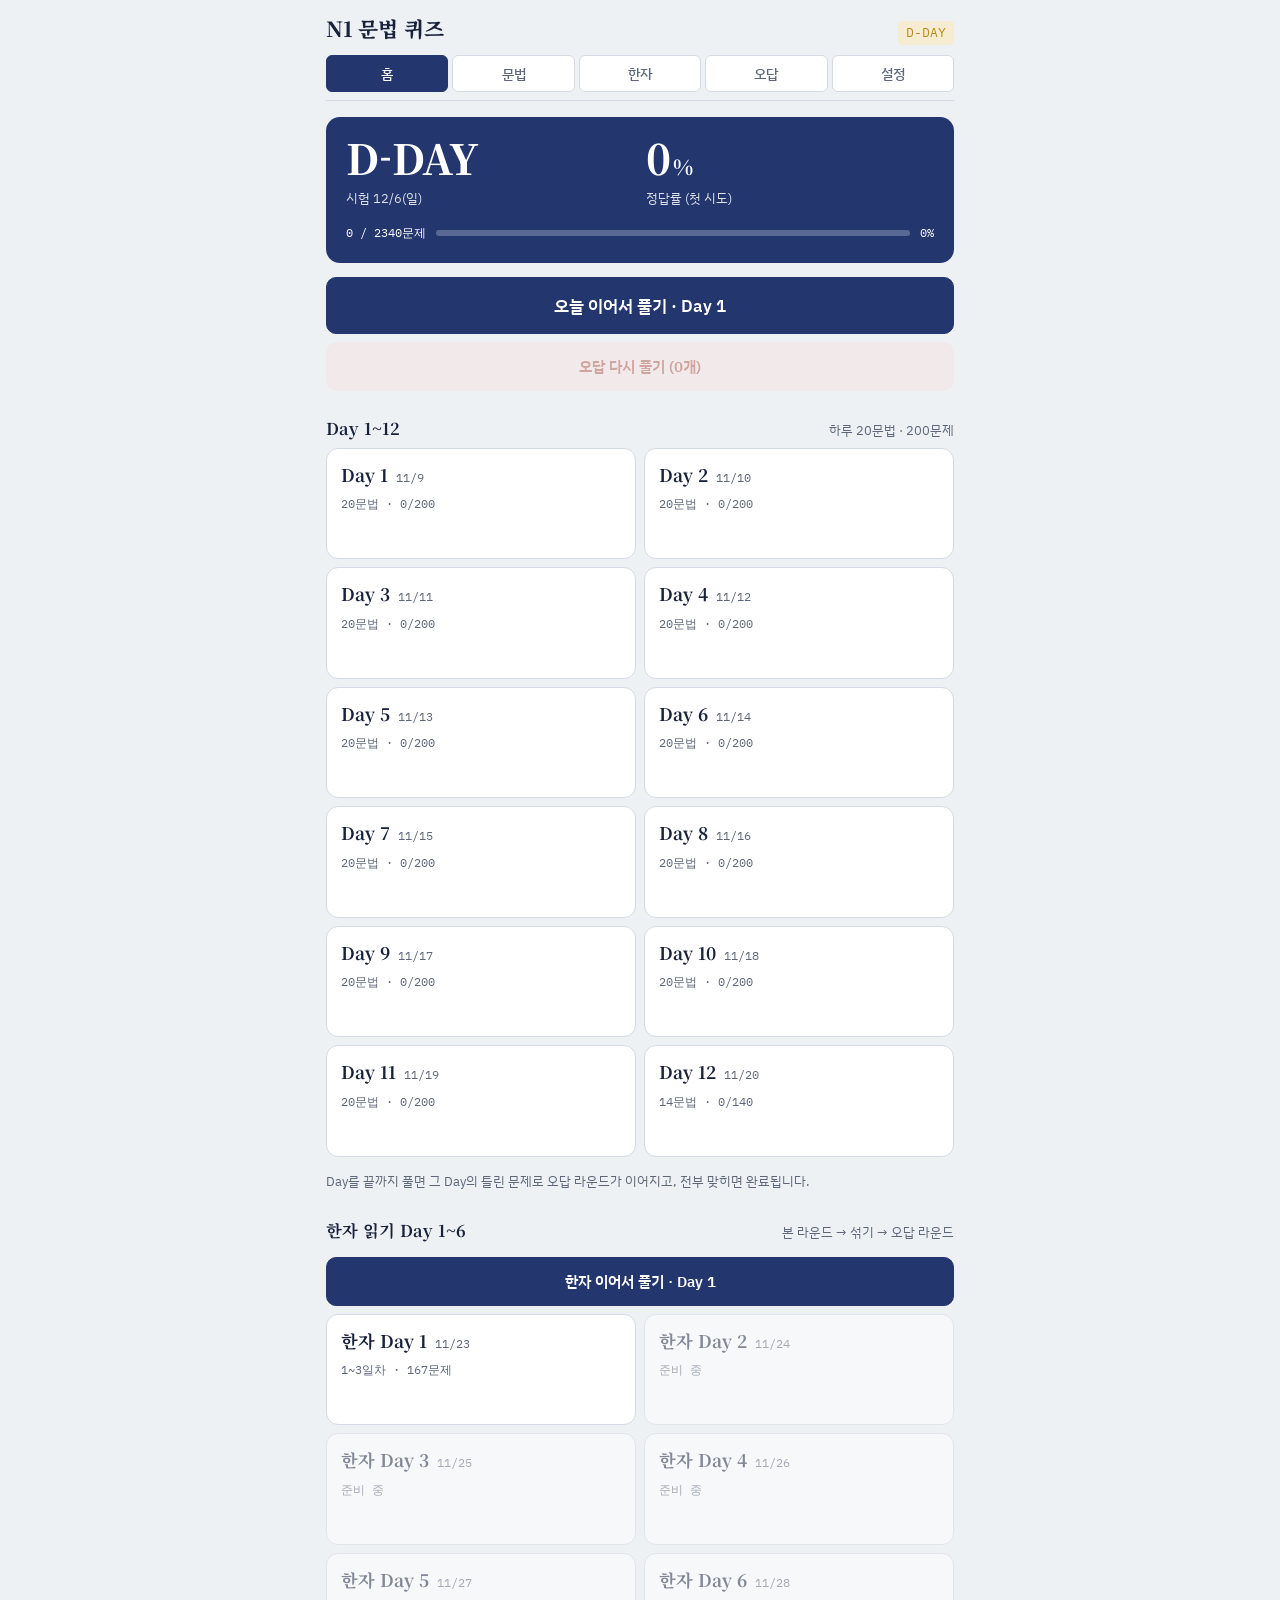
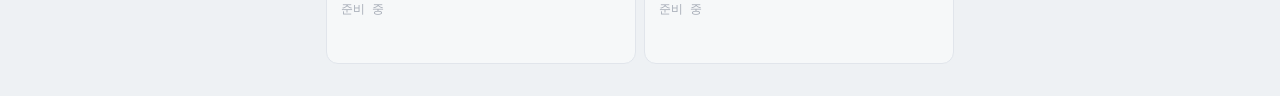
==== commit d9ecd0e9: "한자 읽기 퀴즈 추가: 자료집 13일치 데이터 + 한자 Day 1 (167문제) - data/kanji.json(130자), data/kanji_vocab.json(어휘 701개," ====
--- a/index.html
+++ b/index.html
@@ -24,6 +24,7 @@
   <nav role="tablist" id="tabs">
     <button role="tab" aria-selected="true" data-tab="home">홈</button>
     <button role="tab" aria-selected="false" data-tab="list">문법</button>
+    <button role="tab" aria-selected="false" data-tab="kanji">한자</button>
     <button role="tab" aria-selected="false" data-tab="wrong">오답</button>
     <button role="tab" aria-selected="false" data-tab="settings">설정</button>
   </nav>
@@ -32,5 +33,6 @@
 </div>
 <div id="modal" class="modal" hidden></div>
 <script src="app.js"></script>
+<script src="kanji.js"></script>
 </body>
 </html>
--- a/style.css
+++ b/style.css
@@ -180,3 +180,21 @@
 .gbody .sub{color:var(--muted);font-size:.85rem}
 .gbody .meta{display:flex;flex-wrap:wrap;gap:6px;align-items:center;font-size:.78rem;color:var(--muted)}
 .gbody .btn{width:100%;margin-top:12px}
+
+/* 한자 읽기 */
+.kprompt{margin:0;font-size:.8rem;color:var(--muted)}
+.kq{font-size:2.3rem;font-weight:800;line-height:1.4;margin:6px 0 18px;text-align:center;letter-spacing:.04em;word-break:keep-all}
+.kq.sent{font-size:1.3rem;text-align:left;letter-spacing:0;line-height:1.9}
+.kfocus{text-decoration-color:var(--indigo);text-decoration-thickness:2px;text-underline-offset:5px}
+.key .kw{font-weight:800;font-size:1.12rem;color:var(--indigo)}
+.key .kr{font-weight:700;margin:0 4px}
+.kl,.kv,.kwl{list-style:none;margin:4px 0 0;padding:0;display:flex;flex-direction:column;gap:4px}
+.kl .kc{font-size:1.15rem;color:var(--indigo);margin-right:2px}
+.kv li{font-size:.92rem}
+.kv .sub,.kwl .sub{display:inline;margin:0 4px}
+.kwl li{display:flex;flex-wrap:wrap;align-items:baseline;gap:2px 6px;padding:9px 12px;border:1px solid var(--line);border-radius:10px;background:var(--surface)}
+.kwl em{margin-left:auto;font-style:normal;font-family:var(--f-mono);font-size:.78rem;color:var(--bad)}
+.glist .kbig{font-size:1.5rem;line-height:1.2}
+.wseg{grid-template-columns:1fr 1fr;margin-top:14px}
+.ktiles{margin-top:8px}
+@media (max-width:420px){.kq{font-size:2rem}.kq.sent{font-size:1.15rem}}
